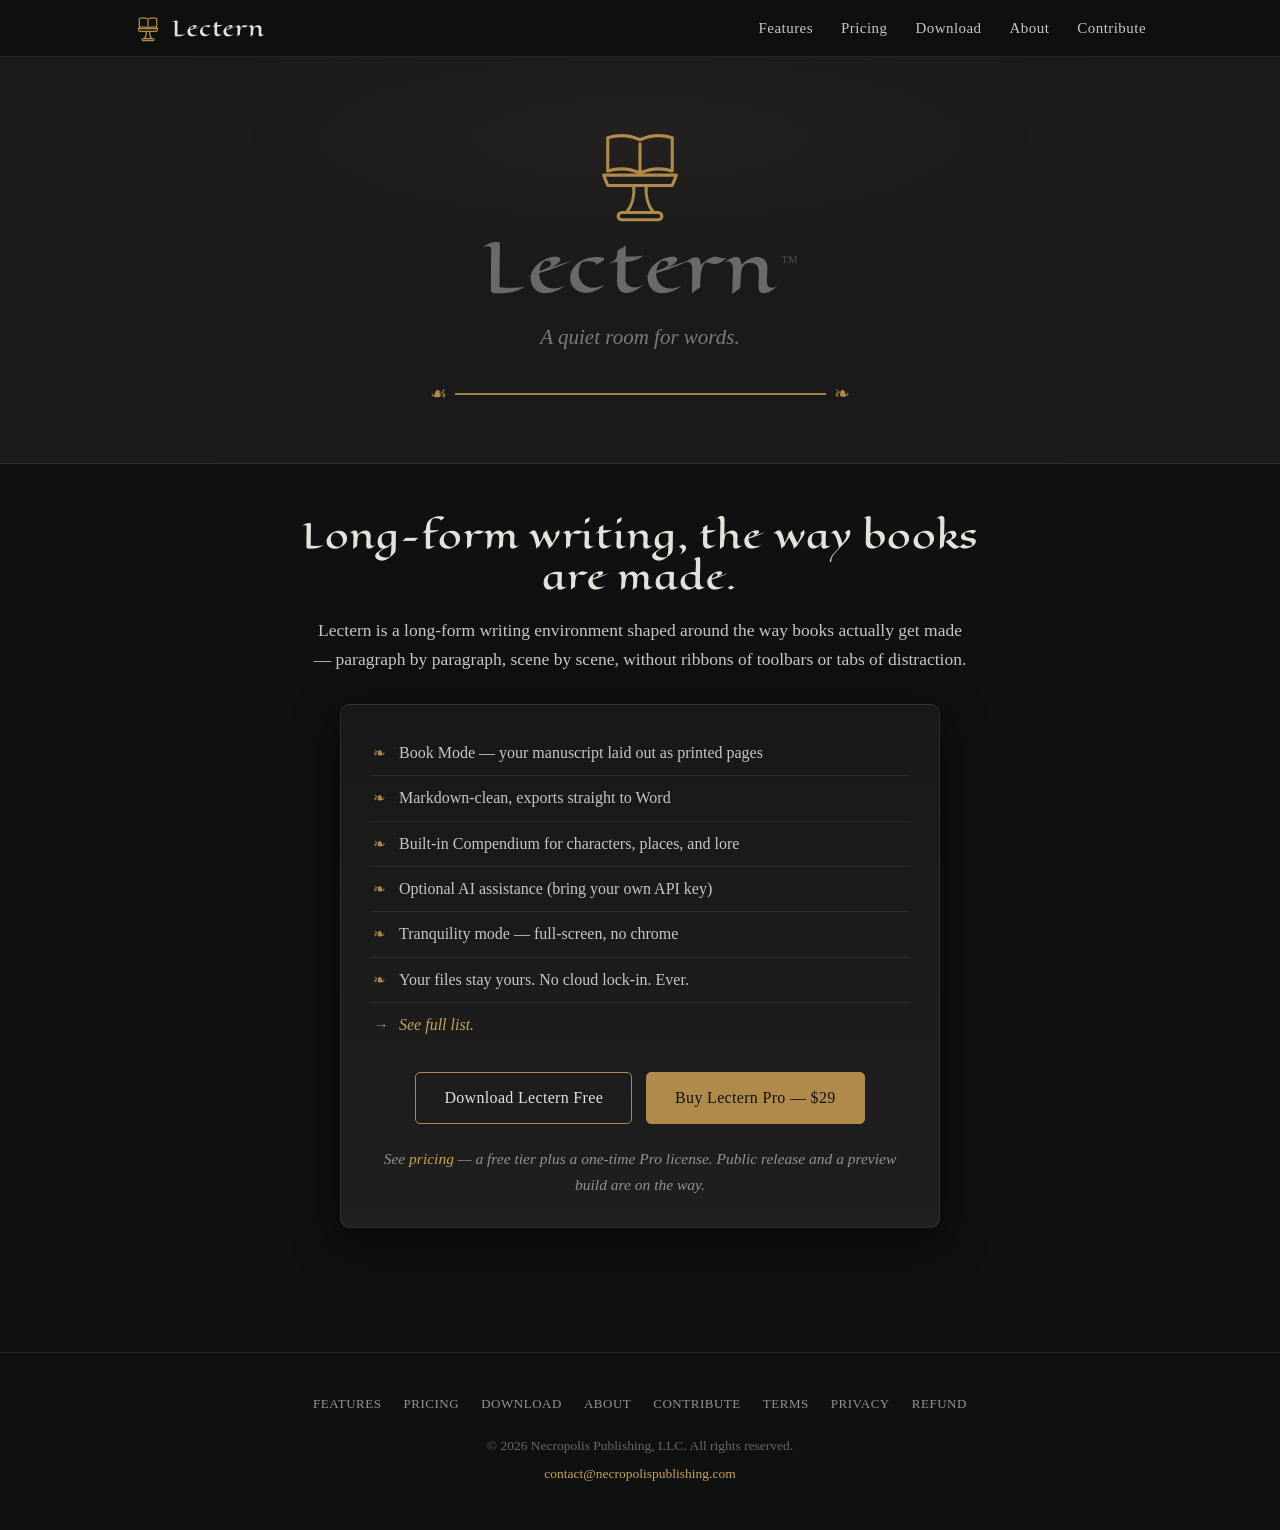
==== index.html @ 12a2cd6d "Add files via upload" ====
<!DOCTYPE html>
<html lang="en">
<head>
<meta charset="UTF-8">
<meta name="viewport" content="width=device-width, initial-scale=1.0">
<title>Lectern — A quiet room for words</title>
<meta name="description" content="Lectern is a distraction-free, markdown-native desktop writing app for long-form fiction. Book Mode, a built-in Compendium, optional AI assistance, and your files stay yours. By Necropolis Publishing.">
<meta property="og:title" content="Lectern — A quiet room for words">
<meta property="og:description" content="Long-form writing, the way books are made.">
<meta property="og:type" content="website">
<meta property="og:url" content="https://lectern.necropolispublishing.com">
<link rel="preconnect" href="https://fonts.googleapis.com">
<link rel="preconnect" href="https://fonts.gstatic.com" crossorigin>
<link href="https://fonts.googleapis.com/css2?family=Eagle+Lake&display=swap" rel="stylesheet">
<link rel="stylesheet" href="style.css">
</head>
<body>

<header>
  <nav>
    <a href="index.html" class="brand" aria-label="Lectern home">
      <svg class="brand-icon" viewBox="0 0 200 200" xmlns="http://www.w3.org/2000/svg" aria-hidden="true"
           fill="none" stroke="#b08a4a" stroke-width="9" stroke-linejoin="round" stroke-linecap="round">
        <path d="M100 36 C82 28, 58 26, 38 32 L38 96 C58 90, 82 92, 100 100 C118 92, 142 90, 162 96 L162 32 C142 26, 118 28, 100 36 Z" />
        <path d="M100 44 L100 100" />
        <path d="M30 104 L170 104 L162 124 L38 124 Z" />
        <path d="M88 124 C90 144, 84 164, 74 176 L126 176 C116 164, 110 144, 112 124" />
        <rect x="58" y="176" width="84" height="14" rx="7" />
      </svg>
      <span class="brand-word">Lectern</span>
    </a>
    <ul class="nav-links">
      <li><a href="features.html">Features</a></li>
      <li><a href="pricing.html">Pricing</a></li>
      <li><a href="download.html">Download</a></li>
      <li><a href="about.html">About</a></li>
      <li><a href="contribute.html">Contribute</a></li>
    </ul>
  </nav>
</header>

<div class="hero">
  <div class="hero-inner">
    <svg class="hero-icon" viewBox="0 0 200 200" xmlns="http://www.w3.org/2000/svg" aria-hidden="true"
         fill="none" stroke="#b08a4a" stroke-width="6" stroke-linejoin="round" stroke-linecap="round">
      <path d="M100 36 C82 28, 58 26, 38 32 L38 96 C58 90, 82 92, 100 100 C118 92, 142 90, 162 96 L162 32 C142 26, 118 28, 100 36 Z" />
      <path d="M100 44 L100 100" />
      <path d="M30 104 L170 104 L162 124 L38 124 Z" />
      <path d="M88 124 C90 144, 84 164, 74 176 L126 176 C116 164, 110 144, 112 124" />
      <rect x="58" y="176" width="84" height="14" rx="7" />
    </svg>
    <h1 class="hero-title">Lectern<span class="tm">&trade;</span></h1>
    <p class="hero-tagline">A quiet room for words.</p>
    <div class="welcome-line" aria-hidden="true">
      <span class="leaf">&#x2619;</span>
      <span class="rule"></span>
      <span class="leaf">&#x2767;</span>
    </div>
  </div>
</div>

<section>
  <div class="intro">
    <h2>Long-form writing, the way books are made.</h2>
    <p class="body">
      Lectern is a long-form writing environment shaped around the way books
      actually get made — paragraph by paragraph, scene by scene, without ribbons
      of toolbars or tabs of distraction.
    </p>
    <div class="intro-card">
    <ul class="bullets">
      <li>Book Mode — your manuscript laid out as printed pages</li>
      <li>Markdown-clean, exports straight to Word</li>
      <li>Built-in Compendium for characters, places, and lore</li>
      <li>Optional AI assistance (bring your own API key)</li>
      <li>Tranquility mode — full-screen, no chrome</li>
      <li>Your files stay yours. No cloud lock-in. Ever.</li>
      <li class="more"><a href="features.html">See full list.</a></li>
    </ul>
    <div class="btn-row">
      <a class="btn" href="download.html">Download Lectern Free</a>
      <a class="btn primary" href="https://buy.stripe.com/00waEZ5259uZavebgz1oI00">Buy Lectern Pro — $29</a>
    </div>
    <p class="note">
      See <a href="pricing.html">pricing</a> — a free tier plus a one-time Pro
      license. Public release and a preview build are on the way.
    </p>
    </div>
  </div>
</section>

<footer>
  <ul class="footer-links">
    <li><a href="features.html">Features</a></li>
    <li><a href="pricing.html">Pricing</a></li>
    <li><a href="download.html">Download</a></li>
    <li><a href="about.html">About</a></li>
    <li><a href="contribute.html">Contribute</a></li><li><a href="terms.html">Terms</a></li>
    <li><a href="privacy.html">Privacy</a></li>
    <li><a href="refund.html">Refund</a></li>
  </ul>
  <p>&copy; 2026 Necropolis Publishing, LLC. All rights reserved.</p>
  <p><a href="mailto:contact@necropolispublishing.com">contact@necropolispublishing.com</a></p>
</footer>

</body>
</html>
---- style.css ----
/* ============================================================
   Lectern — Necropolis Publishing
   Shared stylesheet  ·  Gold Elegance
   Eagle Lake (display) + Palatino (body)
   ============================================================ */

:root {
  --bg: #0f1010;
  --bg-hero: #1a1a1b;
  --bg-card: #181819;
  --bg-elevated: #1f1f20;
  --ink: #e4e2db;
  --ink-soft: #c9c7c0;
  --ink-dim: #95938b;
  --ink-faint: #6a6862;
  --hero-gray: #6a6a6a;
  --accent: #b08a4a;
  --accent-bright: #c9a05d;
  --accent-soft: rgba(176, 138, 74, 0.14);
  --border: rgba(255, 255, 255, 0.09);
  --shadow: 0 14px 44px rgba(0, 0, 0, 0.5);
  --body: 'Palatino Linotype', Palatino, 'URW Palladio L', 'Noto Serif', Georgia, serif;
  --display: 'Eagle Lake', 'Palatino Linotype', Palatino, Georgia, serif;
  --maxw: 1080px;
}

* { box-sizing: border-box; }
html { scroll-behavior: smooth; }
html, body {
  margin: 0; padding: 0;
  background: var(--bg);
  color: var(--ink);
  font-family: var(--body);
  font-size: 17px;
  line-height: 1.65;
  -webkit-font-smoothing: antialiased;
  text-rendering: optimizeLegibility;
}
body { min-height: 100vh; }

a { color: var(--accent-bright); text-decoration: none; border-bottom: 1px solid transparent; transition: border-color .2s, color .2s; }
a:hover { border-bottom-color: var(--accent); }

/* ============ Header / Nav ============ */
header {
  position: sticky; top: 0; z-index: 100;
  backdrop-filter: blur(14px);
  background: rgba(15, 16, 16, 0.82);
  border-bottom: 1px solid var(--border);
}
nav {
  max-width: var(--maxw); margin: 0 auto;
  padding: 14px 34px;
  display: flex; justify-content: space-between; align-items: center; gap: 24px;
}
.brand { display: flex; align-items: center; gap: 10px; border: none; }
.brand:hover { border: none; }
.brand-icon { width: 28px; height: 28px; display: block; }
.brand-word { font-family: var(--display); font-size: 21px; letter-spacing: .04em; color: var(--ink); line-height: 1; transition: color .2s; }
.brand:hover .brand-word { color: var(--accent-bright); }
.nav-links { display: flex; gap: 28px; align-items: center; list-style: none; margin: 0; padding: 0; }
.nav-links a { color: var(--ink-soft); font-size: 15px; letter-spacing: .03em; border: none; }
.nav-links a:hover { color: var(--accent-bright); border: none; }
.nav-links a[aria-current="page"],
.nav-links a[aria-current="page"]:hover { color: var(--accent-bright); border-bottom: 2px solid var(--accent); }
@media (max-width: 600px) {
  nav { padding: 12px 18px; gap: 12px; }
  .nav-links { gap: 16px; }
  .nav-links a { font-size: 14px; }
}

/* ============ Hero (home — matches app welcome screen) ============ */
.hero {
  background:
    radial-gradient(ellipse 70% 55% at 50% 20%, rgba(176, 138, 74, 0.06), transparent 62%),
    var(--bg-hero);
  border-bottom: 1px solid var(--border);
  padding: 64px 32px 60px;
  text-align: center;
}
.hero-inner { max-width: 760px; margin: 0 auto; display: flex; flex-direction: column; align-items: center; }
.hero-icon { width: 104px; height: 104px; margin-bottom: 6px; opacity: 0; animation: rise .9s ease .05s forwards; }
.hero-title {
  font-family: var(--display);
  font-size: clamp(42px, 7vw, 68px);
  font-weight: 400; letter-spacing: .02em; color: var(--hero-gray);
  margin: 0; line-height: 1.1; opacity: 0; animation: rise .9s ease .18s forwards;
}
.hero-title .tm { font-family: var(--body); font-size: .26em; vertical-align: super; opacity: .6; margin-left: 4px; letter-spacing: 0; }
.hero-tagline { font-style: italic; color: #7d7b74; font-size: clamp(17px, 2.2vw, 21px); margin: 14px 0 0; opacity: 0; animation: rise .9s ease .3s forwards; }
.welcome-line {
  display: flex; align-items: center; justify-content: center; gap: 8px;
  width: min(420px, 80%); margin: 30px auto 0; color: var(--accent);
  user-select: none; pointer-events: none; opacity: 0; animation: rise .9s ease .42s forwards;
}
.welcome-line .leaf { font-size: 19px; line-height: 1; }
.welcome-line .rule { flex: 1; height: 2px; background: var(--accent); opacity: .92; }
@keyframes rise { from { opacity: 0; transform: translateY(12px); } to { opacity: 1; transform: translateY(0); } }

/* ============ Page heads (interior pages) ============ */
.page-head { max-width: var(--maxw); margin: 0 auto; padding: 60px 34px 8px; text-align: center; }
.eyebrow { color: var(--accent-bright); font-size: 13px; letter-spacing: .24em; text-transform: uppercase; margin: 0 0 12px; }
.page-head h1 { font-family: var(--display); font-size: clamp(30px, 4.6vw, 46px); font-weight: 400; color: var(--ink); margin: 0; letter-spacing: .02em; line-height: 1.15; }
.page-head .lede { color: var(--ink-dim); font-style: italic; font-size: clamp(17px, 2vw, 20px); max-width: 620px; margin: 18px auto 0; }

/* ornamental section divider (leaf · line · leaf) — the brand mark */
.ornament { display: flex; align-items: center; justify-content: center; gap: 16px; width: min(520px, 80%); margin: 48px auto; color: var(--accent); user-select: none; }
.ornament .leaf { font-size: 18px; line-height: 1; opacity: .9; }
.ornament .rule { flex: 1; height: 2px; background: var(--accent); opacity: .85; }

/* ============ Sections ============ */
section { max-width: var(--maxw); margin: 0 auto; padding: 52px 34px; }
section h2 { font-family: var(--display); font-size: clamp(24px, 3.4vw, 34px); font-weight: 400; margin: 0 0 16px; color: var(--ink); letter-spacing: .02em; line-height: 1.2; }
@media (max-width: 600px) { section { padding: 40px 20px; } .page-head { padding: 48px 20px 8px; } .hero { padding: 54px 20px 50px; } }

/* ============ Home intro block ============ */
.intro { max-width: 720px; text-align: center; margin: 0 auto; }
.intro h2 { margin-bottom: 18px; }
.intro p.body { color: var(--ink-soft); font-size: 17.5px; margin: 0 auto 30px; max-width: 660px; }
.intro-card {
  background: linear-gradient(180deg, var(--bg-card), var(--bg-elevated));
  border: 1px solid var(--border); border-radius: 10px;
  padding: 26px 30px 30px; max-width: 600px; margin: 0 auto; box-shadow: var(--shadow);
}
.bullets { list-style: none; padding: 0; margin: 0 0 24px; text-align: left; }
.bullets li { position: relative; padding: 9px 0 9px 28px; color: var(--ink-soft); font-size: 16px; border-bottom: 1px solid var(--border); }
.bullets li:last-child { border-bottom: none; }
.bullets li::before { content: '\2767'; position: absolute; left: 2px; top: 10px; color: var(--accent); font-size: 15px; }
.bullets li.more { font-style: italic; }
.bullets li.more::before { content: '\2192'; }
.pill { display: inline-block; padding: 7px 18px; background: var(--accent-soft); color: var(--accent-bright); font-size: 13px; letter-spacing: .16em; text-transform: uppercase; border-radius: 4px; border: 1px solid rgba(176,138,74,.3); }
.note { color: var(--ink-dim); font-style: italic; font-size: 15.5px; margin: 22px auto 0; max-width: 600px; }

/* ============ Buttons ============ */
.btn { display: inline-block; padding: 12px 28px; font-family: var(--body); font-size: 16px; color: var(--ink); background: transparent; border: 1px solid var(--accent); border-radius: 5px; cursor: pointer; transition: background .2s, color .2s; text-decoration: none; letter-spacing: .02em; }
.btn:hover { background: var(--accent-soft); border-color: var(--accent); }
.btn.primary { background: var(--accent); color: var(--bg); }
.btn.primary:hover { background: transparent; color: var(--accent-bright); }
.btn.disabled, .btn[aria-disabled="true"] { opacity: .5; cursor: default; pointer-events: none; }
.btn-row { display: flex; gap: 14px; justify-content: center; flex-wrap: wrap; margin-top: 6px; }

/* ============ Features page (compartmentalized) ============ */
.tier-banner { text-align: center; margin: 8px auto 36px; }
.tier-banner .ornament { margin: 18px auto 16px; width: min(300px, 64%); }
.page-head .eyebrow { font-size: 16px; letter-spacing: .26em; margin-bottom: 24px; }
.page-head h1 { font-size: clamp(34px, 5.2vw, 54px); }
.page-head .lede { font-size: clamp(18px, 2.2vw, 22px); margin-top: 26px; }
.tier-banner .t-name { font-family: var(--display); font-size: clamp(26px, 4vw, 38px); color: var(--ink); }
.tier-banner .t-sub { color: var(--ink-dim); font-style: italic; font-size: 16.5px; max-width: 640px; margin: 10px auto 0; }
.fgroup {
  max-width: 960px; margin: 0 auto 22px;
  background: linear-gradient(180deg, var(--bg-card), var(--bg-elevated));
  border: 1px solid var(--border); border-radius: 10px; padding: 4px 30px 22px;
}
.group-eyebrow { color: var(--accent-bright); font-size: 15px; letter-spacing: .2em; text-transform: uppercase; margin: 26px 0 8px; text-align: center; }
.fgrid { display: grid; grid-template-columns: 1fr 1fr; gap: 0 38px; }
@media (max-width: 760px) { .fgrid { grid-template-columns: 1fr; } }
.feature { padding: 16px 0; border-top: 1px solid var(--border); }
.feature h3 { font-family: var(--display); font-size: 18px; font-weight: 400; color: var(--ink); margin: 0 0 6px; letter-spacing: .01em; }
.feature p { color: var(--ink-dim); font-size: 16px; margin: 0; line-height: 1.6; }

/* ============ Pricing ============ */
.pricing-grid { display: grid; grid-template-columns: 1fr 1fr; gap: 28px; max-width: 880px; margin: 0 auto; }
@media (max-width: 760px) { .pricing-grid { grid-template-columns: 1fr; } }
.price-card { background: linear-gradient(180deg, var(--bg-card), var(--bg-elevated)); border: 1px solid var(--border); border-radius: 10px; padding: 36px 30px; box-shadow: var(--shadow); display: flex; flex-direction: column; }
.price-card.featured { border-color: rgba(176, 138, 74, 0.5); }
.price-tier { font-family: var(--display); font-size: 22px; color: var(--ink); margin: 0 0 4px; }
.price-sub { color: var(--ink-dim); font-style: italic; font-size: 15.5px; margin: 0 0 22px; min-height: 22px; }
.price-amount { font-family: var(--display); font-size: 40px; color: var(--accent-bright); line-height: 1; margin: 0 0 6px; }
.price-note { color: var(--ink-faint); font-size: 13.5px; margin: 0 0 22px; min-height: 18px; line-height: 1.5; }
.price-features { list-style: none; padding: 0; margin: 0 0 28px; flex: 1; }
.price-features li { padding: 9px 0 9px 24px; color: var(--ink-soft); font-size: 15.5px; position: relative; border-bottom: 1px solid var(--border); line-height: 1.5; }
.price-features li:last-child { border-bottom: none; }
.price-features li::before { content: '\2767'; position: absolute; left: 2px; top: 10px; color: var(--accent); font-size: 14px; }
.price-features li.heading { color: var(--ink); font-style: italic; border-bottom: none; padding-left: 0; }
.price-features li.heading::before { content: none; }
.byok-note { max-width: 720px; margin: 44px auto 0; text-align: center; color: var(--ink-faint); font-size: 14.5px; font-style: italic; line-height: 1.7; }

/* ============ Download ============ */
.dl-card { max-width: 580px; margin: 0 auto; text-align: center; background: linear-gradient(180deg, var(--bg-card), var(--bg-elevated)); border: 1px solid var(--border); border-radius: 10px; padding: 40px 32px; box-shadow: var(--shadow); }
.dl-card .platform { font-family: var(--display); font-size: 23px; color: var(--ink); margin: 0 0 6px; }
.dl-card p { color: var(--ink-dim); font-size: 16px; margin: 0 0 22px; }
.roadmap { max-width: 580px; margin: 36px auto 0; padding: 0; }
.roadmap li { color: var(--ink-dim); font-size: 16px; padding: 7px 0; list-style: none; }
.roadmap li b { color: var(--ink); font-weight: 600; font-style: normal; }

/* ============ About / Legend ============ */
.legend { max-width: 700px; margin: 0 auto; }
.legend p { color: var(--ink-soft); font-size: 17.5px; line-height: 1.8; margin: 0 0 22px; }
.legend .closing { color: var(--ink-dim); font-style: italic; }
.contact-line { text-align: center; color: var(--ink-dim); font-size: 16.5px; margin: 8px 0 0; }
.contact-line a { font-size: 17px; }

/* ============ Legal / prose pages ============ */
.legal { max-width: 740px; margin: 0 auto; padding: 56px 34px 36px; }
.legal h1 { font-family: var(--display); font-size: clamp(26px, 4vw, 38px); font-weight: 400; color: var(--ink); margin: 0 0 8px; letter-spacing: .02em; }
.legal .updated { color: var(--ink-faint); font-size: 14px; font-style: italic; margin: 0 0 36px; }
.legal h2 { font-family: var(--display); font-size: 20px; font-weight: 400; color: var(--ink); margin: 36px 0 12px; letter-spacing: .01em; }
.legal p, .legal li { color: var(--ink-dim); font-size: 16.5px; line-height: 1.75; }
.legal p { margin: 0 0 16px; }
.legal ul { margin: 0 0 16px; padding-left: 22px; }
.legal li { margin: 0 0 9px; }
.legal strong { color: var(--ink); font-weight: 600; }

/* ============ Footer ============ */
footer { border-top: 1px solid var(--border); padding: 40px 34px; text-align: center; color: var(--ink-faint); font-size: 13.5px; margin-top: 72px; }
footer p { margin: 5px 0; }
.footer-links { display: flex; gap: 22px; justify-content: center; flex-wrap: wrap; list-style: none; padding: 0; margin: 0 0 20px; }
.footer-links a { color: var(--ink-dim); font-size: 13px; letter-spacing: .04em; text-transform: uppercase; border: none; }
.footer-links a:hover { color: var(--accent-bright); border: none; }
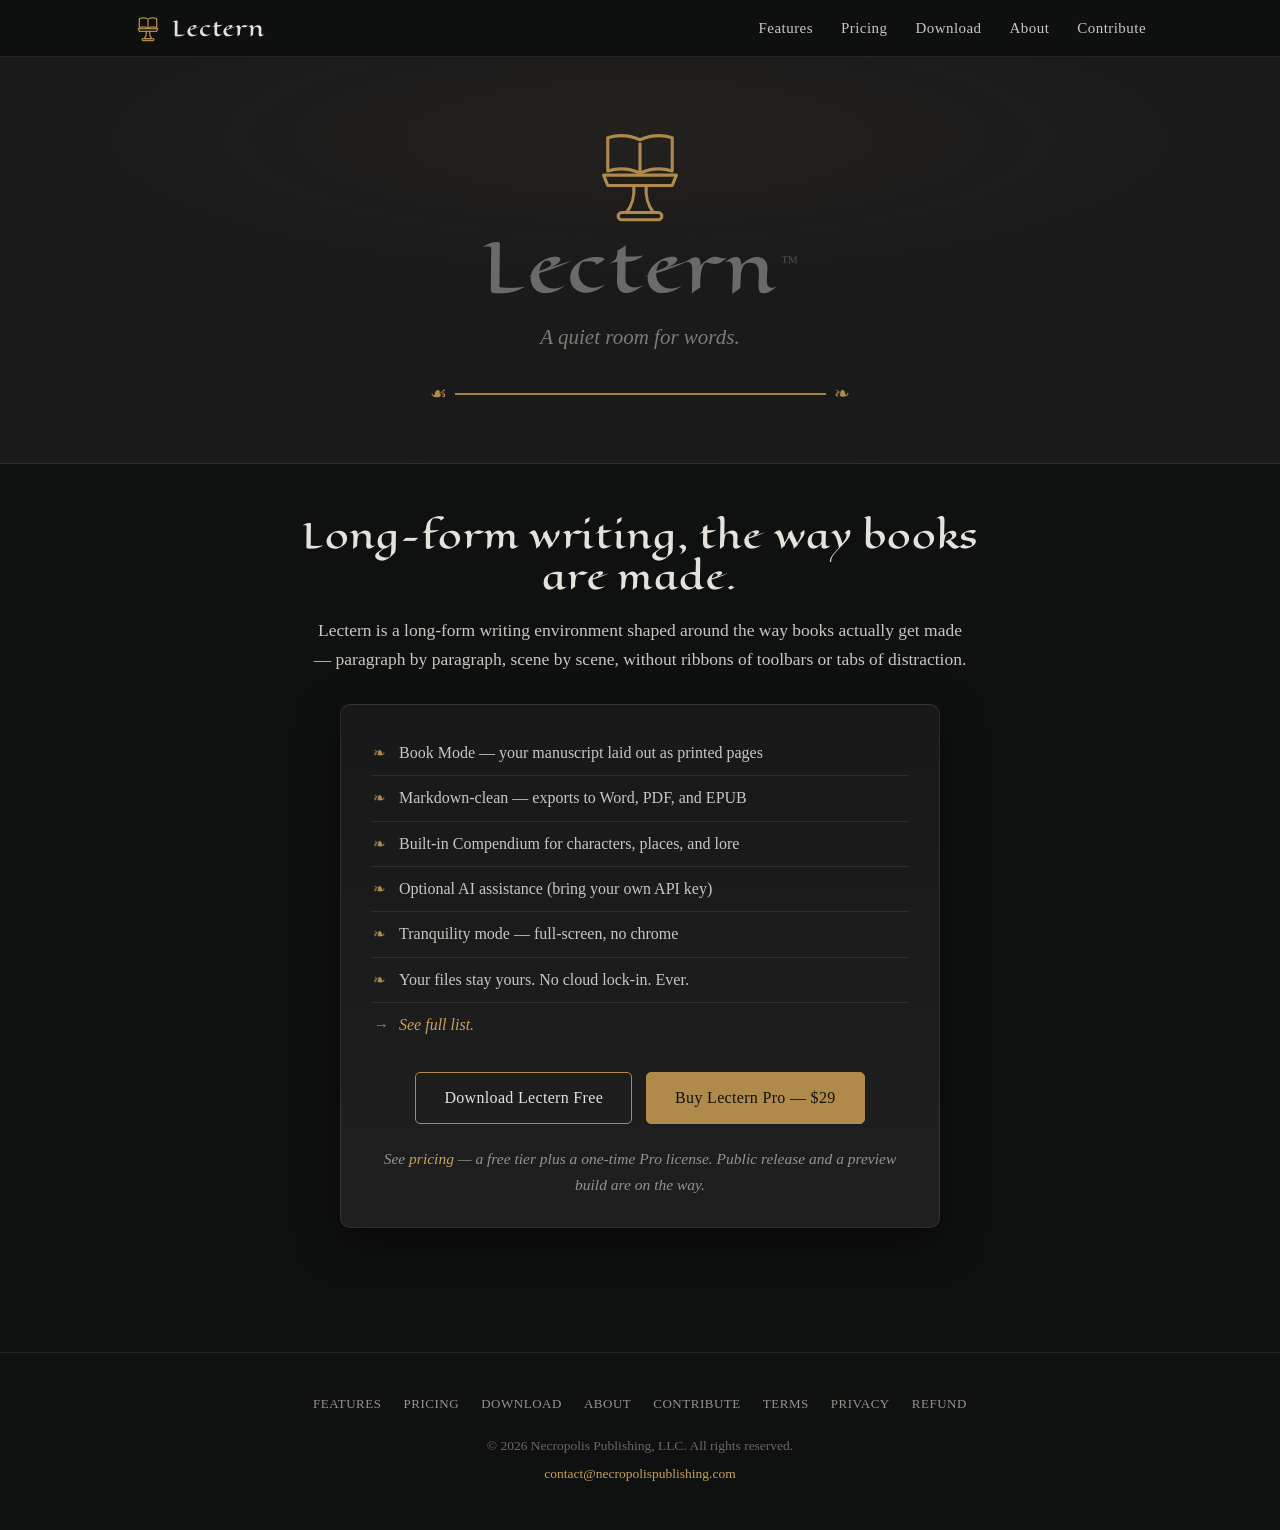
==== commit bf8e48ff: "Add files via upload" ====
--- a/index.html
+++ b/index.html
@@ -4,7 +4,7 @@
 <meta charset="UTF-8">
 <meta name="viewport" content="width=device-width, initial-scale=1.0">
 <title>Lectern — A quiet room for words</title>
-<meta name="description" content="Lectern is a distraction-free, markdown-native desktop writing app for long-form fiction. Book Mode, a built-in Compendium, optional AI assistance, and your files stay yours. By Necropolis Publishing.">
+<meta name="description" content="Lectern is a distraction-free, markdown-native desktop app for long-form writing. Book Mode, a built-in Compendium, optional AI assistance, and your files stay yours. By Necropolis Publishing.">
 <meta property="og:title" content="Lectern — A quiet room for words">
 <meta property="og:description" content="Long-form writing, the way books are made.">
 <meta property="og:type" content="website">
@@ -70,7 +70,7 @@
     <div class="intro-card">
     <ul class="bullets">
       <li>Book Mode — your manuscript laid out as printed pages</li>
-      <li>Markdown-clean, exports straight to Word</li>
+      <li>Markdown-clean — exports to Word, PDF, and EPUB</li>
       <li>Built-in Compendium for characters, places, and lore</li>
       <li>Optional AI assistance (bring your own API key)</li>
       <li>Tranquility mode — full-screen, no chrome</li>
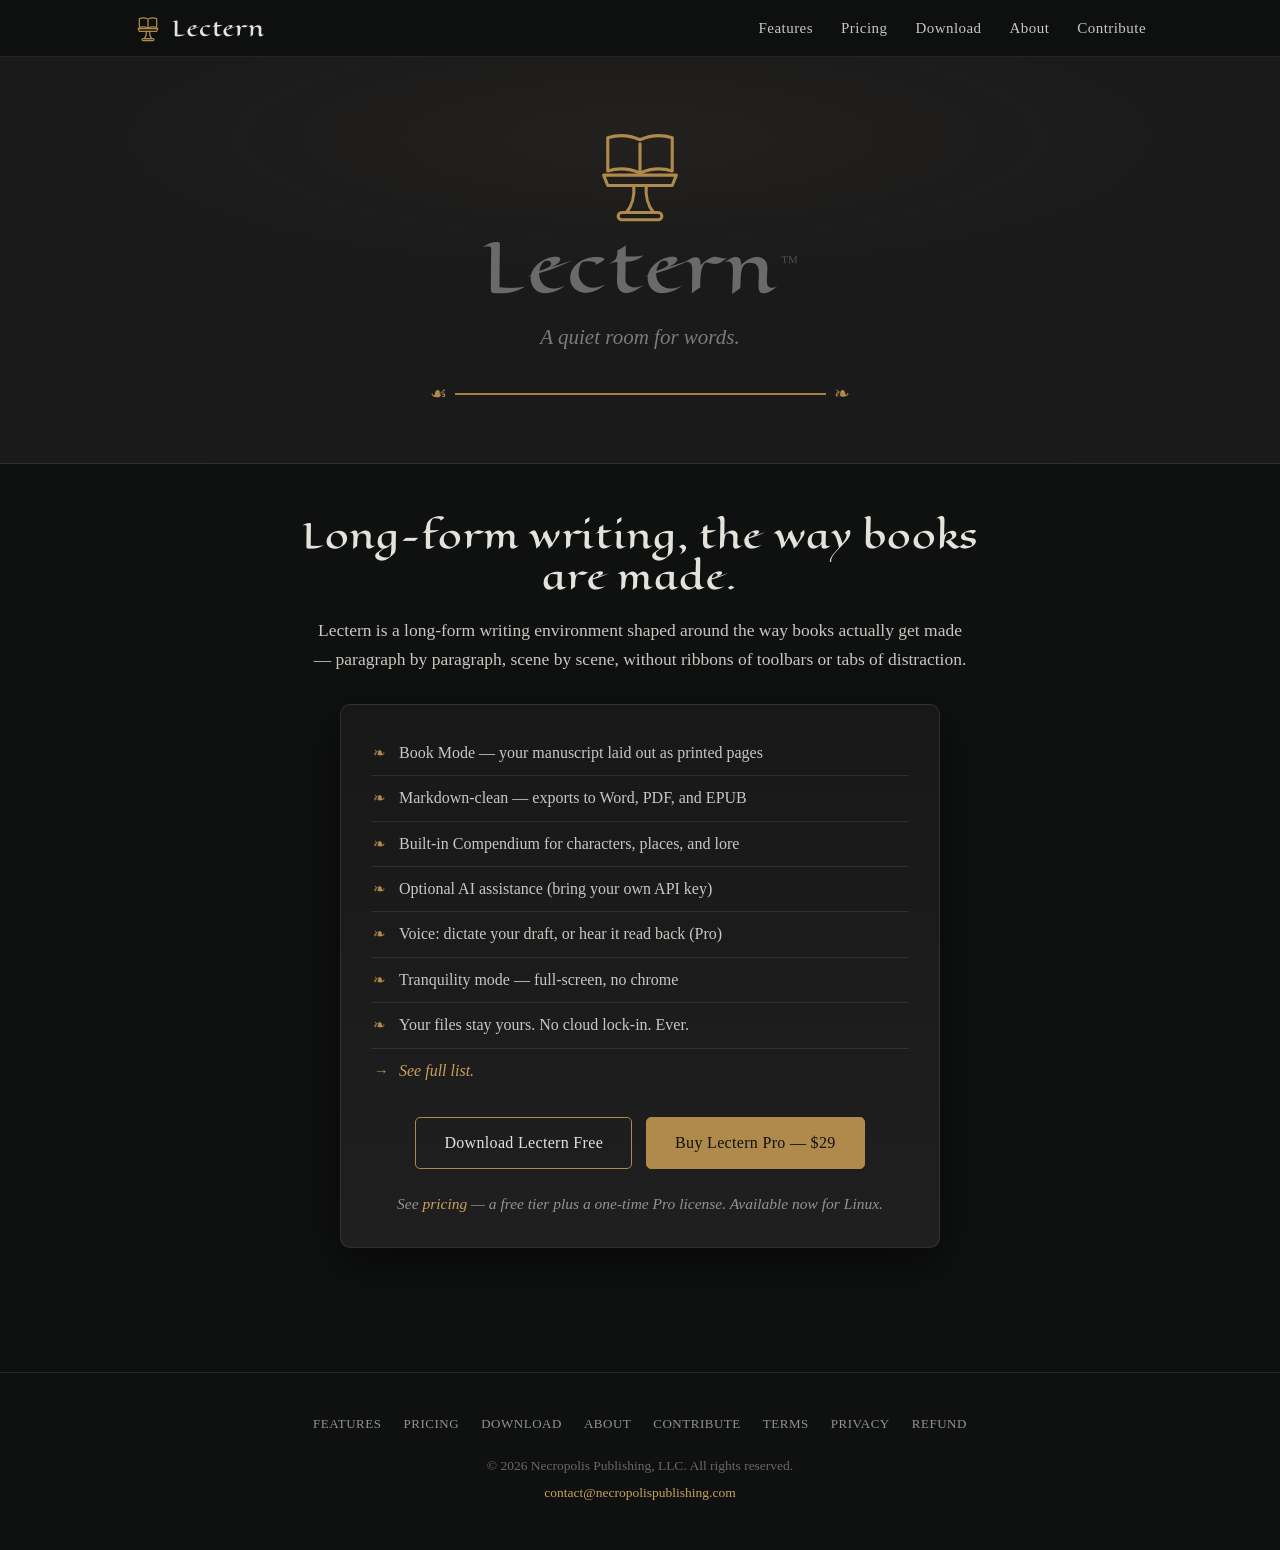
==== commit 8dd36ef1: "Add files via upload" ====
--- a/index.html
+++ b/index.html
@@ -4,7 +4,7 @@
 <meta charset="UTF-8">
 <meta name="viewport" content="width=device-width, initial-scale=1.0">
 <title>Lectern — A quiet room for words</title>
-<meta name="description" content="Lectern is a distraction-free, markdown-native desktop app for long-form writing. Book Mode, a built-in Compendium, optional AI assistance, and your files stay yours. By Necropolis Publishing.">
+<meta name="description" content="Lectern is a distraction-free, markdown-native desktop app for long-form writing. Book Mode, a built-in Compendium, optional AI assistance, Voice dictation and read-aloud, and your files stay yours. By Necropolis Publishing.">
 <meta property="og:title" content="Lectern — A quiet room for words">
 <meta property="og:description" content="Long-form writing, the way books are made.">
 <meta property="og:type" content="website">
@@ -73,6 +73,7 @@
       <li>Markdown-clean — exports to Word, PDF, and EPUB</li>
       <li>Built-in Compendium for characters, places, and lore</li>
       <li>Optional AI assistance (bring your own API key)</li>
+      <li>Voice: dictate your draft, or hear it read back (Pro)</li>
       <li>Tranquility mode — full-screen, no chrome</li>
       <li>Your files stay yours. No cloud lock-in. Ever.</li>
       <li class="more"><a href="features.html">See full list.</a></li>
@@ -83,7 +84,7 @@
     </div>
     <p class="note">
       See <a href="pricing.html">pricing</a> — a free tier plus a one-time Pro
-      license. Public release and a preview build are on the way.
+      license. Available now for Linux.
     </p>
     </div>
   </div>
--- a/style.css
+++ b/style.css
@@ -162,6 +162,10 @@
 /* ============ Pricing ============ */
 .pricing-grid { display: grid; grid-template-columns: 1fr 1fr; gap: 28px; max-width: 880px; margin: 0 auto; }
 @media (max-width: 760px) { .pricing-grid { grid-template-columns: 1fr; } }
+.price-card.span-full { grid-column: 1 / -1; }
+.price-card.span-full .price-features { columns: 2; column-gap: 38px; margin-bottom: 22px; }
+.price-card.span-full .btn { align-self: center; padding-left: 48px; padding-right: 48px; }
+@media (max-width: 620px) { .price-card.span-full .price-features { columns: 1; } }
 .price-card { background: linear-gradient(180deg, var(--bg-card), var(--bg-elevated)); border: 1px solid var(--border); border-radius: 10px; padding: 36px 30px; box-shadow: var(--shadow); display: flex; flex-direction: column; }
 .price-card.featured { border-color: rgba(176, 138, 74, 0.5); }
 .price-tier { font-family: var(--display); font-size: 22px; color: var(--ink); margin: 0 0 4px; }
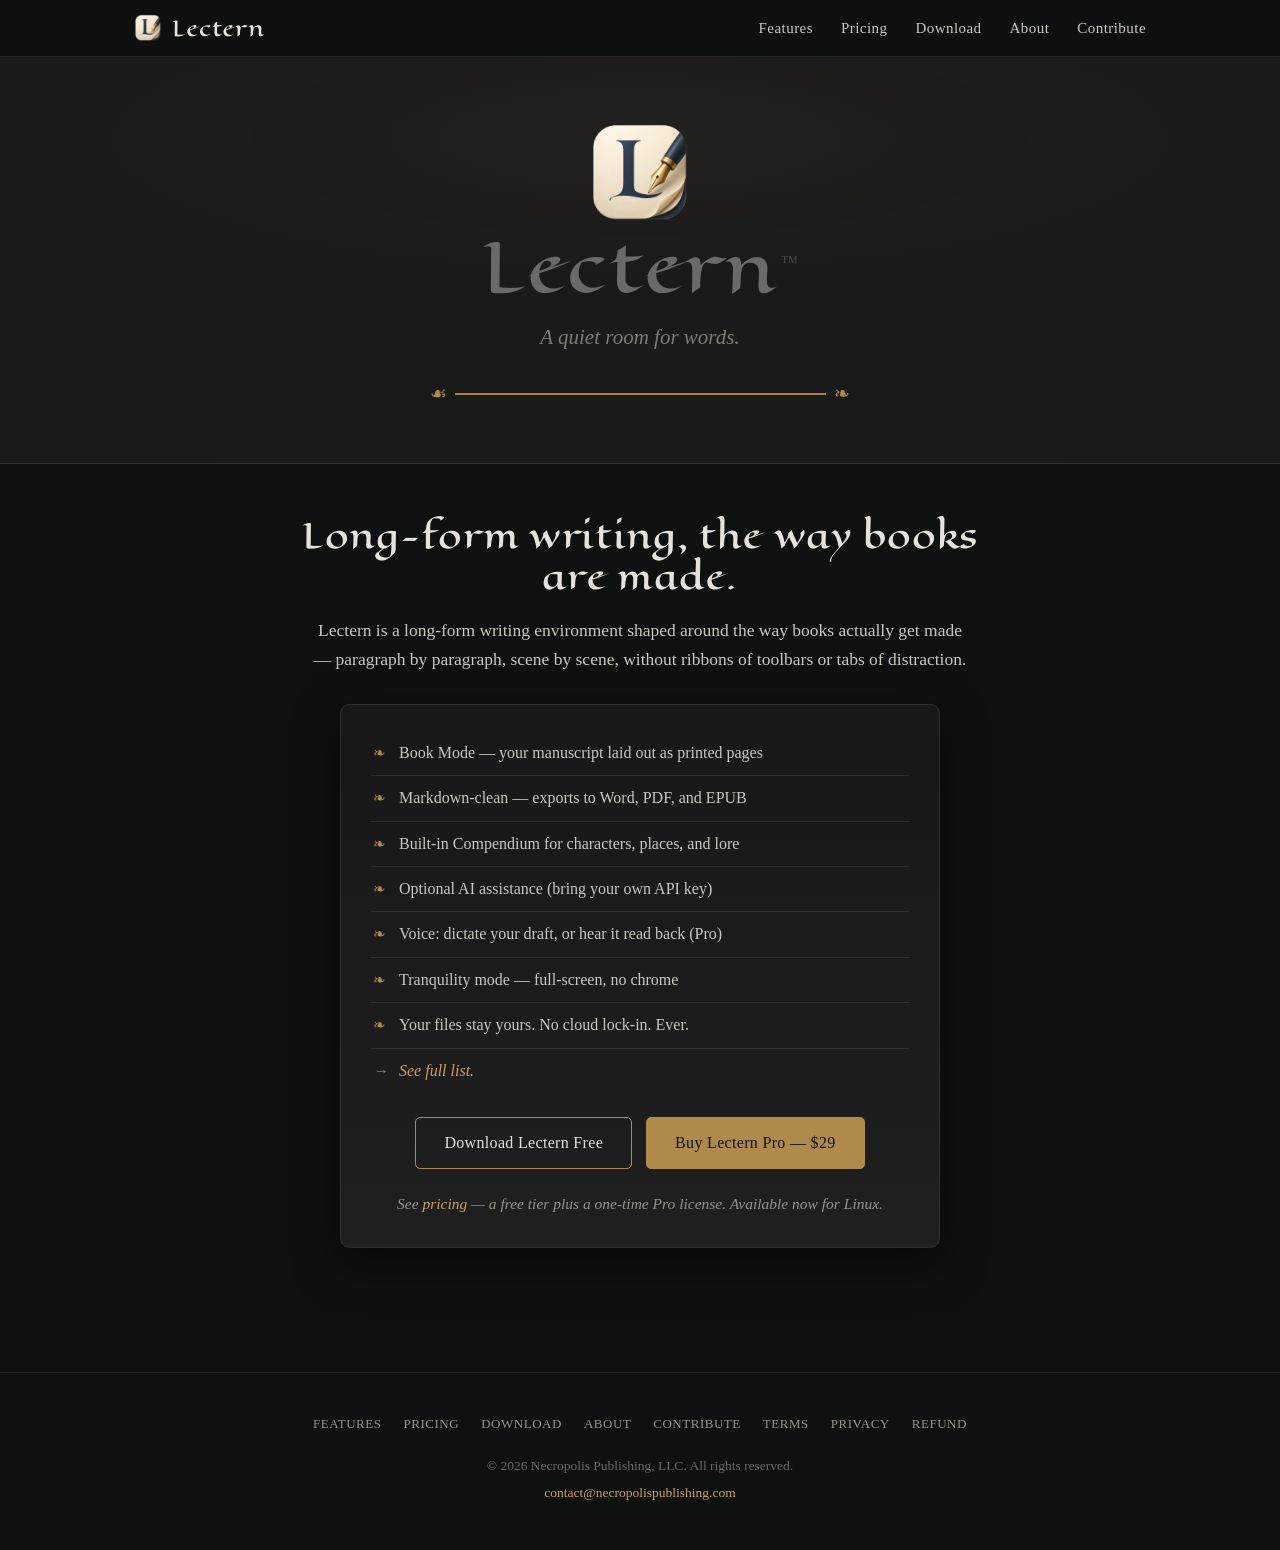
==== commit ca42e635: "Add files via upload" ====
--- a/index.html
+++ b/index.html
@@ -12,6 +12,13 @@
 <link rel="preconnect" href="https://fonts.googleapis.com">
 <link rel="preconnect" href="https://fonts.gstatic.com" crossorigin>
 <link href="https://fonts.googleapis.com/css2?family=Eagle+Lake&display=swap" rel="stylesheet">
+<link rel="icon" href="favicon.ico" sizes="any">
+<link rel="icon" type="image/png" sizes="32x32" href="favicon-32.png">
+<link rel="icon" type="image/png" sizes="16x16" href="favicon-16.png">
+<link rel="apple-touch-icon" sizes="180x180" href="apple-touch-icon.png">
+<meta property="og:image" content="https://lectern.necropolispublishing.com/og-image.png">
+<meta name="twitter:card" content="summary">
+<meta name="twitter:image" content="https://lectern.necropolispublishing.com/og-image.png">
 <link rel="stylesheet" href="style.css">
 </head>
 <body>
@@ -19,14 +26,7 @@
 <header>
   <nav>
     <a href="index.html" class="brand" aria-label="Lectern home">
-      <svg class="brand-icon" viewBox="0 0 200 200" xmlns="http://www.w3.org/2000/svg" aria-hidden="true"
-           fill="none" stroke="#b08a4a" stroke-width="9" stroke-linejoin="round" stroke-linecap="round">
-        <path d="M100 36 C82 28, 58 26, 38 32 L38 96 C58 90, 82 92, 100 100 C118 92, 142 90, 162 96 L162 32 C142 26, 118 28, 100 36 Z" />
-        <path d="M100 44 L100 100" />
-        <path d="M30 104 L170 104 L162 124 L38 124 Z" />
-        <path d="M88 124 C90 144, 84 164, 74 176 L126 176 C116 164, 110 144, 112 124" />
-        <rect x="58" y="176" width="84" height="14" rx="7" />
-      </svg>
+      <img class="brand-icon" src="lectern-mark.png" alt="">
       <span class="brand-word">Lectern</span>
     </a>
     <ul class="nav-links">
@@ -41,14 +41,7 @@
 
 <div class="hero">
   <div class="hero-inner">
-    <svg class="hero-icon" viewBox="0 0 200 200" xmlns="http://www.w3.org/2000/svg" aria-hidden="true"
-         fill="none" stroke="#b08a4a" stroke-width="6" stroke-linejoin="round" stroke-linecap="round">
-      <path d="M100 36 C82 28, 58 26, 38 32 L38 96 C58 90, 82 92, 100 100 C118 92, 142 90, 162 96 L162 32 C142 26, 118 28, 100 36 Z" />
-      <path d="M100 44 L100 100" />
-      <path d="M30 104 L170 104 L162 124 L38 124 Z" />
-      <path d="M88 124 C90 144, 84 164, 74 176 L126 176 C116 164, 110 144, 112 124" />
-      <rect x="58" y="176" width="84" height="14" rx="7" />
-    </svg>
+    <img class="hero-icon" src="lectern-mark.png" alt="">
     <h1 class="hero-title">Lectern<span class="tm">&trade;</span></h1>
     <p class="hero-tagline">A quiet room for words.</p>
     <div class="welcome-line" aria-hidden="true">
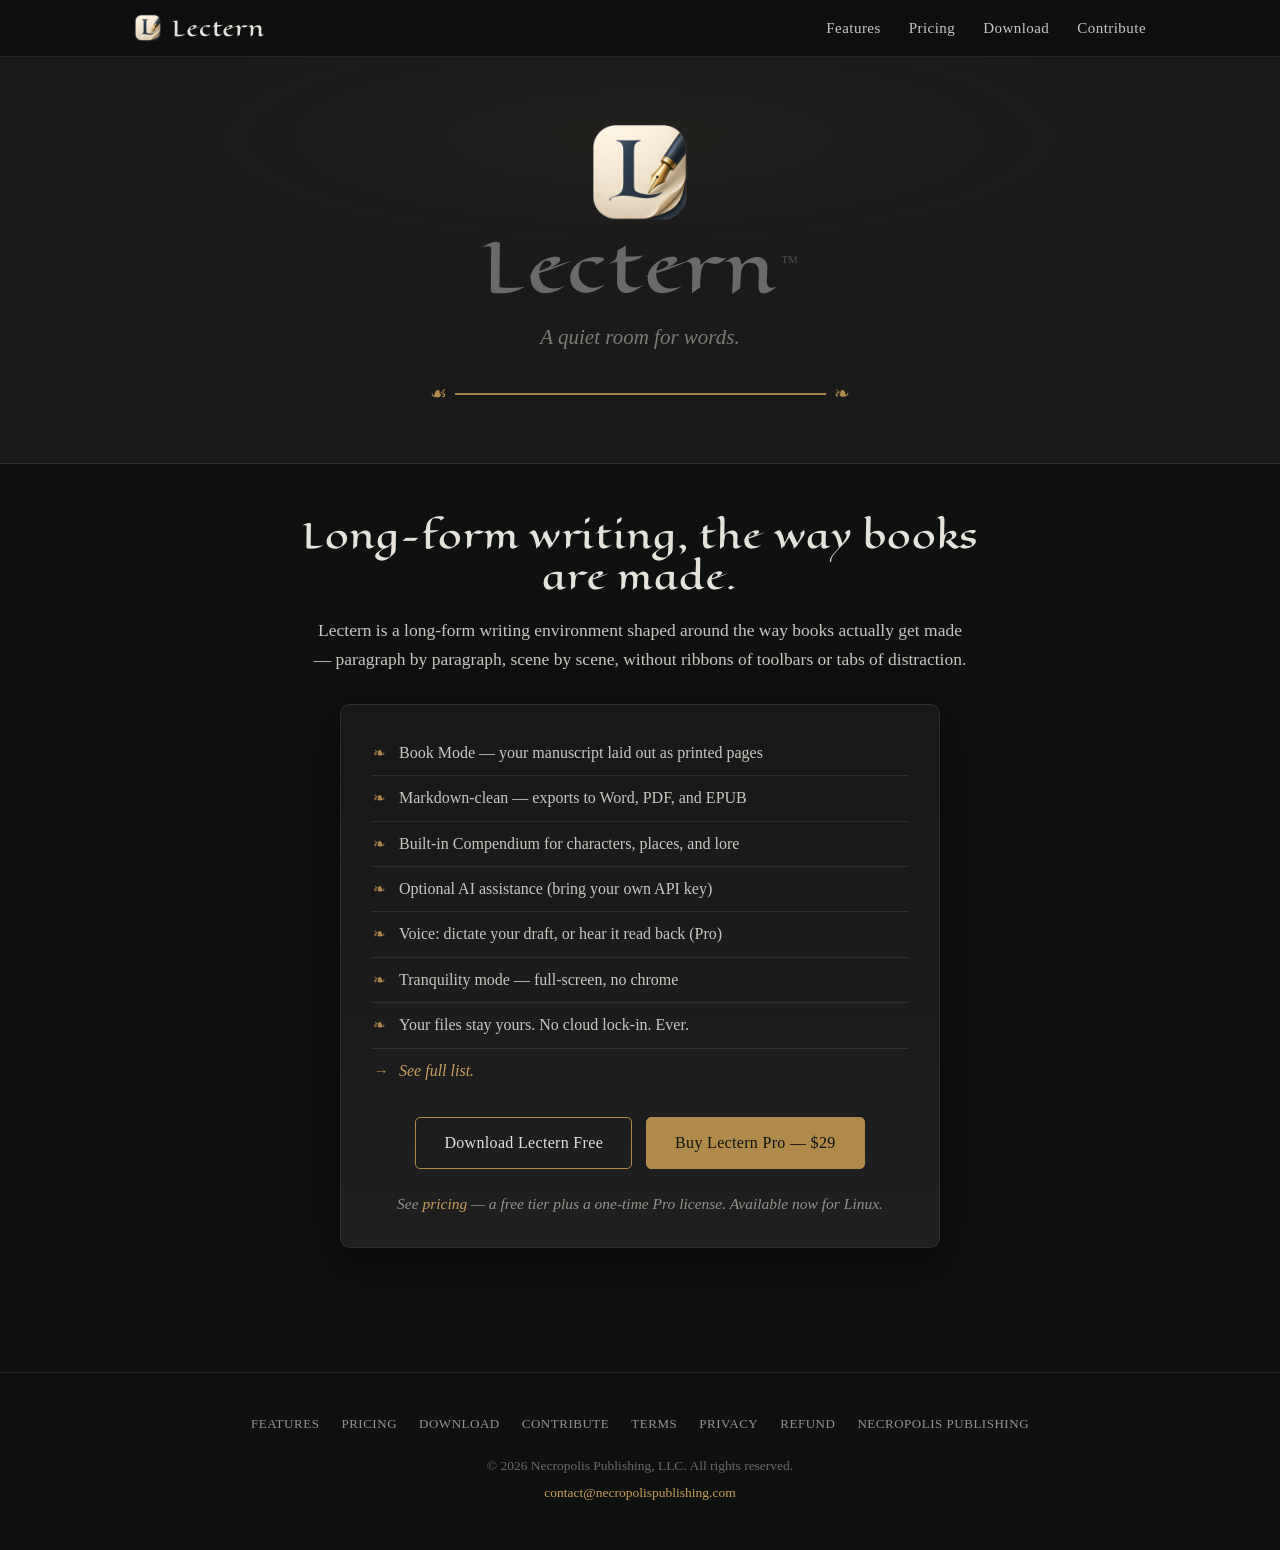
==== commit 27202d28: "Add files via upload" ====
--- a/index.html
+++ b/index.html
@@ -33,7 +33,7 @@
       <li><a href="features.html">Features</a></li>
       <li><a href="pricing.html">Pricing</a></li>
       <li><a href="download.html">Download</a></li>
-      <li><a href="about.html">About</a></li>
+      
       <li><a href="contribute.html">Contribute</a></li>
     </ul>
   </nav>
@@ -88,11 +88,11 @@
     <li><a href="features.html">Features</a></li>
     <li><a href="pricing.html">Pricing</a></li>
     <li><a href="download.html">Download</a></li>
-    <li><a href="about.html">About</a></li>
+    
     <li><a href="contribute.html">Contribute</a></li><li><a href="terms.html">Terms</a></li>
     <li><a href="privacy.html">Privacy</a></li>
     <li><a href="refund.html">Refund</a></li>
-  </ul>
+  <li><a href="https://necropolispublishing.com/">Necropolis Publishing</a></li></ul>
   <p>&copy; 2026 Necropolis Publishing, LLC. All rights reserved.</p>
   <p><a href="mailto:contact@necropolispublishing.com">contact@necropolispublishing.com</a></p>
 </footer>
--- a/style.css
+++ b/style.css
@@ -50,7 +50,7 @@
 }
 nav {
   max-width: var(--maxw); margin: 0 auto;
-  padding: 14px 34px;
+  padding: 14px clamp(18px, 5vw, 34px);
   display: flex; justify-content: space-between; align-items: center; gap: 24px;
 }
 .brand { display: flex; align-items: center; gap: 10px; border: none; }
@@ -63,10 +63,11 @@
 .nav-links a:hover { color: var(--accent-bright); border: none; }
 .nav-links a[aria-current="page"],
 .nav-links a[aria-current="page"]:hover { color: var(--accent-bright); border-bottom: 2px solid var(--accent); }
-@media (max-width: 600px) {
-  nav { padding: 12px 18px; gap: 12px; }
-  .nav-links { gap: 16px; }
-  .nav-links a { font-size: 14px; }
+@media (max-width: 640px) {
+  nav { flex-direction: column; justify-content: center; gap: 14px; }
+  .brand { justify-content: center; }
+  .nav-links { justify-content: center; flex-wrap: wrap; gap: 12px 22px; }
+  .nav-links a { font-size: 15px; }
 }
 
 /* ============ Hero (home — matches app welcome screen) ============ */
@@ -75,7 +76,7 @@
     radial-gradient(ellipse 70% 55% at 50% 20%, rgba(176, 138, 74, 0.06), transparent 62%),
     var(--bg-hero);
   border-bottom: 1px solid var(--border);
-  padding: 64px 32px 60px;
+  padding: clamp(48px, 8vw, 64px) clamp(20px, 5vw, 32px) clamp(44px, 7vw, 60px);
   text-align: center;
 }
 .hero-inner { max-width: 760px; margin: 0 auto; display: flex; flex-direction: column; align-items: center; }
@@ -98,7 +99,7 @@
 @keyframes rise { from { opacity: 0; transform: translateY(12px); } to { opacity: 1; transform: translateY(0); } }
 
 /* ============ Page heads (interior pages) ============ */
-.page-head { max-width: var(--maxw); margin: 0 auto; padding: 60px 34px 8px; text-align: center; }
+.page-head { max-width: var(--maxw); margin: 0 auto; padding: clamp(48px, 8vw, 60px) clamp(20px, 5vw, 34px) 8px; text-align: center; }
 .eyebrow { color: var(--accent-bright); font-size: 13px; letter-spacing: .24em; text-transform: uppercase; margin: 0 0 12px; }
 .page-head h1 { font-family: var(--display); font-size: clamp(30px, 4.6vw, 46px); font-weight: 400; color: var(--ink); margin: 0; letter-spacing: .02em; line-height: 1.15; }
 .page-head .lede { color: var(--ink-dim); font-style: italic; font-size: clamp(17px, 2vw, 20px); max-width: 620px; margin: 18px auto 0; }
@@ -109,9 +110,9 @@
 .ornament .rule { flex: 1; height: 2px; background: var(--accent); opacity: .85; }
 
 /* ============ Sections ============ */
-section { max-width: var(--maxw); margin: 0 auto; padding: 52px 34px; }
+section { max-width: var(--maxw); margin: 0 auto; padding: clamp(40px, 7vw, 52px) clamp(20px, 5vw, 34px); }
 section h2 { font-family: var(--display); font-size: clamp(24px, 3.4vw, 34px); font-weight: 400; margin: 0 0 16px; color: var(--ink); letter-spacing: .02em; line-height: 1.2; }
-@media (max-width: 600px) { section { padding: 40px 20px; } .page-head { padding: 48px 20px 8px; } .hero { padding: 54px 20px 50px; } }
+
 
 /* ============ Home intro block ============ */
 .intro { max-width: 720px; text-align: center; margin: 0 auto; }
@@ -196,7 +197,7 @@
 .contact-line a { font-size: 17px; }
 
 /* ============ Legal / prose pages ============ */
-.legal { max-width: 740px; margin: 0 auto; padding: 56px 34px 36px; }
+.legal { max-width: 740px; margin: 0 auto; padding: clamp(44px, 8vw, 56px) clamp(20px, 5vw, 34px) 36px; }
 .legal h1 { font-family: var(--display); font-size: clamp(26px, 4vw, 38px); font-weight: 400; color: var(--ink); margin: 0 0 8px; letter-spacing: .02em; }
 .legal .updated { color: var(--ink-faint); font-size: 14px; font-style: italic; margin: 0 0 36px; }
 .legal h2 { font-family: var(--display); font-size: 20px; font-weight: 400; color: var(--ink); margin: 36px 0 12px; letter-spacing: .01em; }
@@ -207,7 +208,7 @@
 .legal strong { color: var(--ink); font-weight: 600; }
 
 /* ============ Footer ============ */
-footer { border-top: 1px solid var(--border); padding: 40px 34px; text-align: center; color: var(--ink-faint); font-size: 13.5px; margin-top: 72px; }
+footer { border-top: 1px solid var(--border); padding: 40px clamp(20px, 5vw, 34px); text-align: center; color: var(--ink-faint); font-size: 13.5px; margin-top: 72px; }
 footer p { margin: 5px 0; }
 .footer-links { display: flex; gap: 22px; justify-content: center; flex-wrap: wrap; list-style: none; padding: 0; margin: 0 0 20px; }
 .footer-links a { color: var(--ink-dim); font-size: 13px; letter-spacing: .04em; text-transform: uppercase; border: none; }
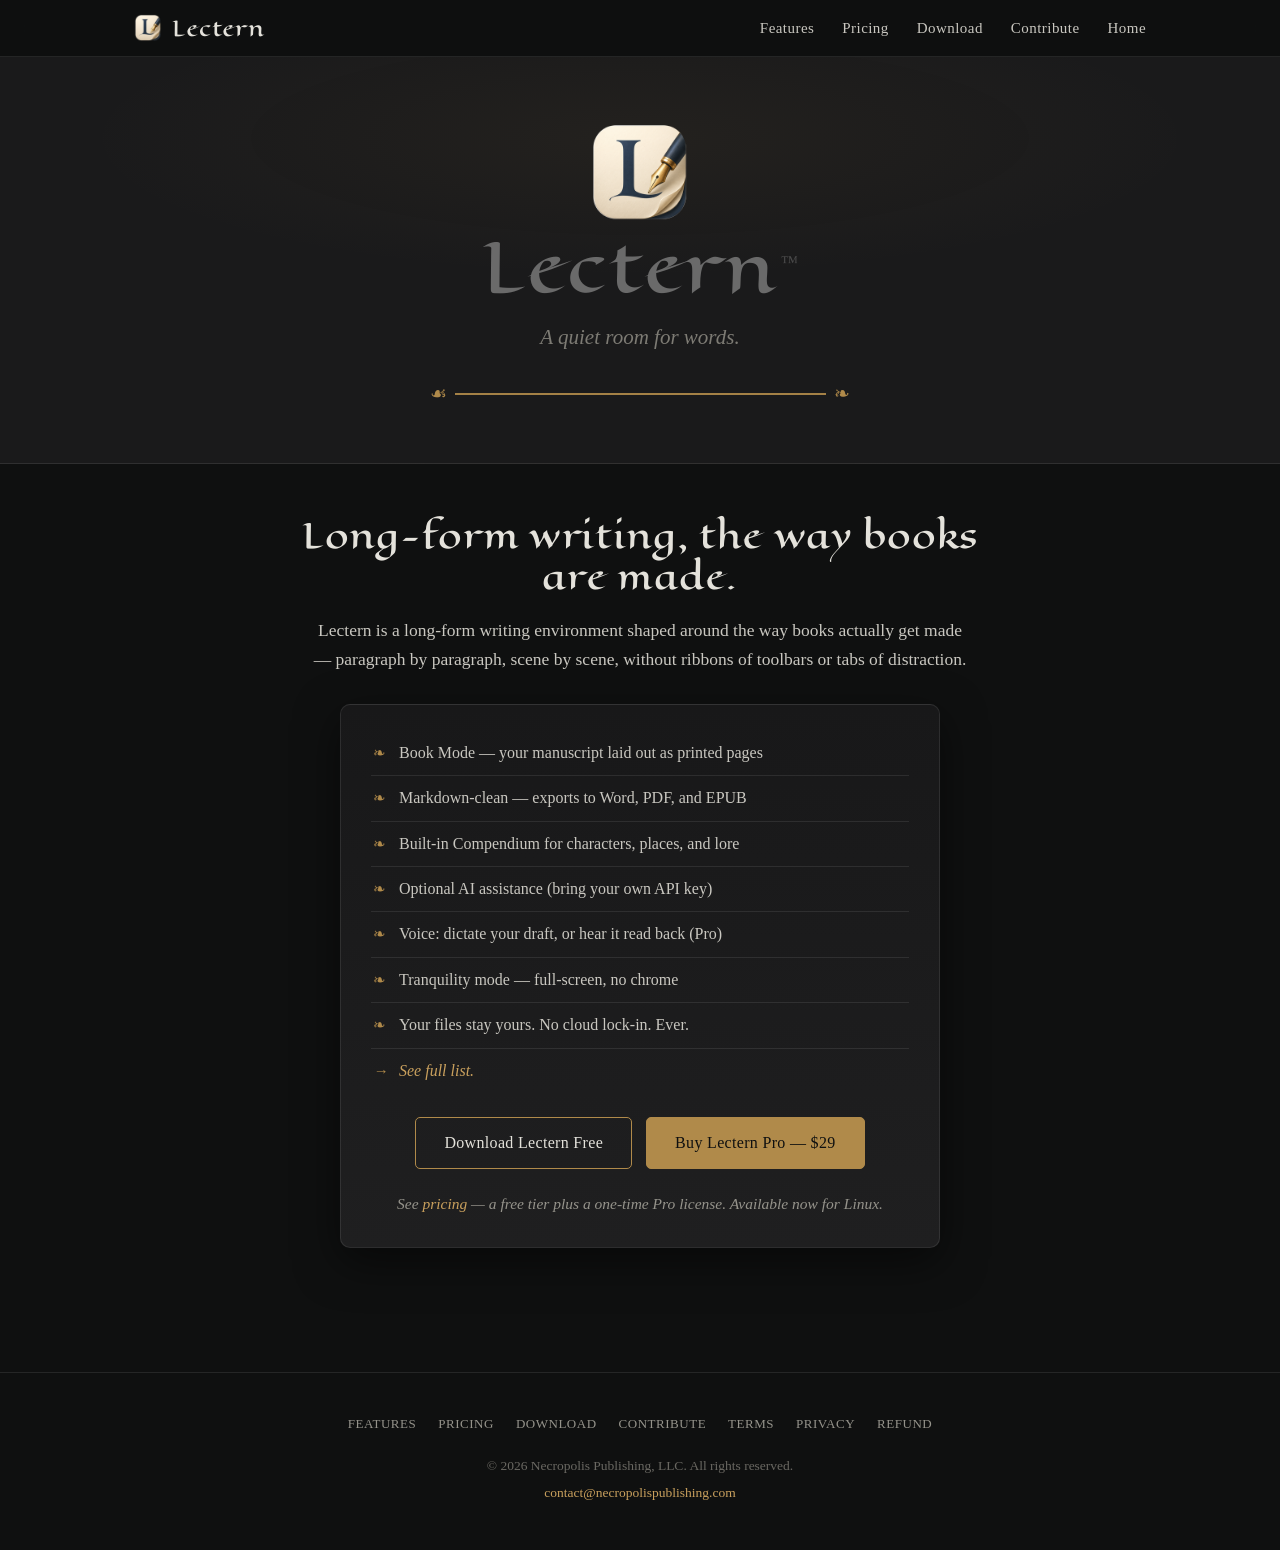
==== commit 3c544020: "Add files via upload" ====
--- a/index.html
+++ b/index.html
@@ -35,7 +35,7 @@
       <li><a href="download.html">Download</a></li>
       
       <li><a href="contribute.html">Contribute</a></li>
-    </ul>
+    <li><a href="https://necropolispublishing.com/">Home</a></li></ul>
   </nav>
 </header>
 
@@ -92,7 +92,7 @@
     <li><a href="contribute.html">Contribute</a></li><li><a href="terms.html">Terms</a></li>
     <li><a href="privacy.html">Privacy</a></li>
     <li><a href="refund.html">Refund</a></li>
-  <li><a href="https://necropolispublishing.com/">Necropolis Publishing</a></li></ul>
+  </ul>
   <p>&copy; 2026 Necropolis Publishing, LLC. All rights reserved.</p>
   <p><a href="mailto:contact@necropolispublishing.com">contact@necropolispublishing.com</a></p>
 </footer>
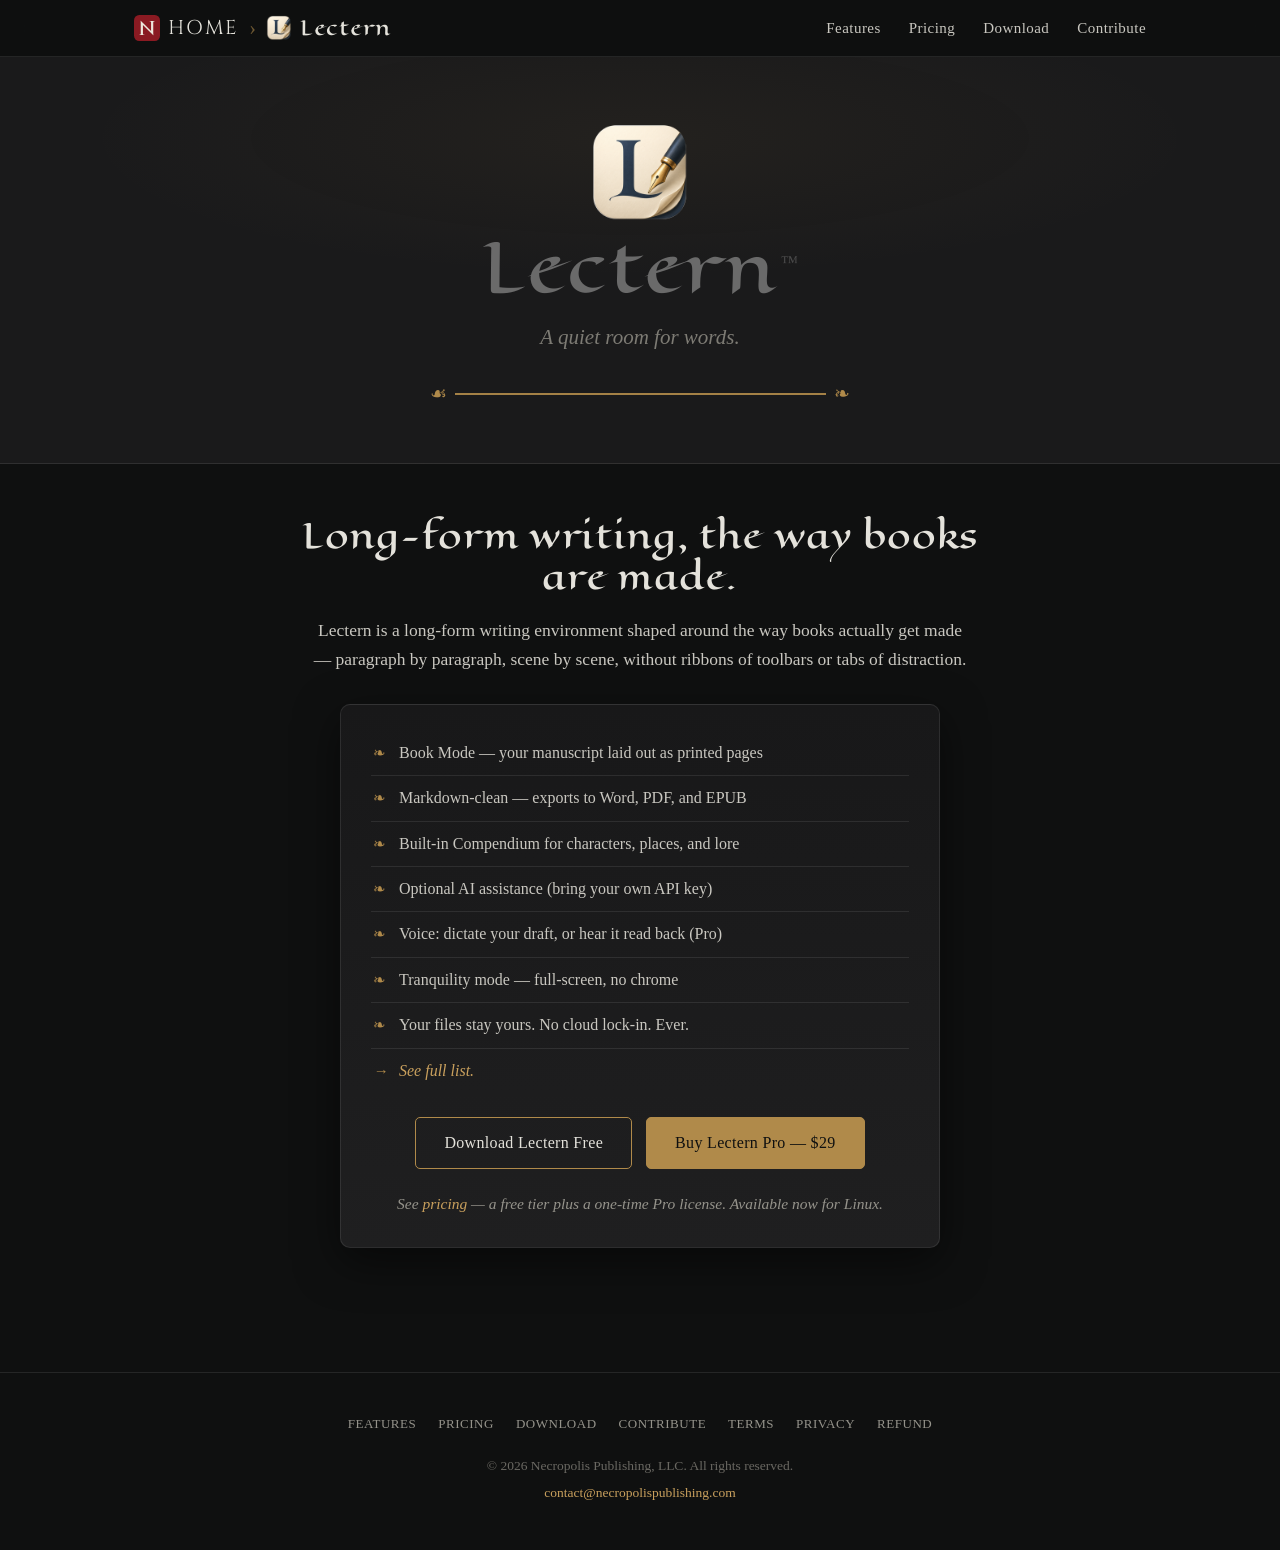
==== commit c75f8ce5: "Add files via upload" ====
--- a/index.html
+++ b/index.html
@@ -11,7 +11,7 @@
 <meta property="og:url" content="https://lectern.necropolispublishing.com">
 <link rel="preconnect" href="https://fonts.googleapis.com">
 <link rel="preconnect" href="https://fonts.gstatic.com" crossorigin>
-<link href="https://fonts.googleapis.com/css2?family=Eagle+Lake&display=swap" rel="stylesheet">
+<link href="https://fonts.googleapis.com/css2?family=Cinzel:wght@600&family=Eagle+Lake&display=swap" rel="stylesheet">
 <link rel="icon" href="favicon.ico" sizes="any">
 <link rel="icon" type="image/png" sizes="32x32" href="favicon-32.png">
 <link rel="icon" type="image/png" sizes="16x16" href="favicon-16.png">
@@ -25,17 +25,24 @@
 
 <header>
   <nav>
-    <a href="index.html" class="brand" aria-label="Lectern home">
-      <img class="brand-icon" src="lectern-mark.png" alt="">
-      <span class="brand-word">Lectern</span>
-    </a>
+    <div class="brand-trail">
+      <a href="https://necropolispublishing.com/" class="crumb crumb-np" aria-label="Necropolis Publishing home">
+        <img class="crumb-icon" src="necropolis-mark.svg" alt="">
+        <span class="crumb-word">Home</span>
+      </a>
+      <span class="crumb-sep" aria-hidden="true">&rsaquo;</span>
+      <a href="index.html" class="crumb crumb-lectern" aria-label="Lectern home">
+        <img class="crumb-icon" src="lectern-mark.png" alt="">
+        <span class="crumb-word">Lectern</span>
+      </a>
+    </div>
     <ul class="nav-links">
       <li><a href="features.html">Features</a></li>
       <li><a href="pricing.html">Pricing</a></li>
       <li><a href="download.html">Download</a></li>
       
       <li><a href="contribute.html">Contribute</a></li>
-    <li><a href="https://necropolispublishing.com/">Home</a></li></ul>
+    </ul>
   </nav>
 </header>
 
--- a/style.css
+++ b/style.css
@@ -53,11 +53,15 @@
   padding: 14px clamp(18px, 5vw, 34px);
   display: flex; justify-content: space-between; align-items: center; gap: 24px;
 }
-.brand { display: flex; align-items: center; gap: 10px; border: none; }
-.brand:hover { border: none; }
-.brand-icon { width: 28px; height: 28px; display: block; }
-.brand-word { font-family: var(--display); font-size: 21px; letter-spacing: .04em; color: var(--ink); line-height: 1; transition: color .2s; }
-.brand:hover .brand-word { color: var(--accent-bright); }
+.brand-trail { display: flex; align-items: center; gap: 10px; }
+.crumb { display: flex; align-items: center; gap: 8px; border: none; }
+.crumb:hover { border: none; }
+.crumb-icon { width: 26px; height: 26px; display: block; }
+.crumb-word { font-size: 20px; letter-spacing: .04em; color: var(--ink); line-height: 1; transition: color .2s; }
+.crumb-np .crumb-word { font-family: 'Cinzel', 'Palatino Linotype', Georgia, serif; text-transform: uppercase; letter-spacing: .09em; }
+.crumb-lectern .crumb-word { font-family: var(--display); }
+.crumb:hover .crumb-word { color: var(--accent-bright); }
+.crumb-sep { color: var(--accent); font-size: 20px; line-height: 1; opacity: .6; user-select: none; }
 .nav-links { display: flex; gap: 28px; align-items: center; list-style: none; margin: 0; padding: 0; }
 .nav-links a { color: var(--ink-soft); font-size: 15px; letter-spacing: .03em; border: none; }
 .nav-links a:hover { color: var(--accent-bright); border: none; }
@@ -65,7 +69,7 @@
 .nav-links a[aria-current="page"]:hover { color: var(--accent-bright); border-bottom: 2px solid var(--accent); }
 @media (max-width: 640px) {
   nav { flex-direction: column; justify-content: center; gap: 14px; }
-  .brand { justify-content: center; }
+  .brand-trail { justify-content: center; flex-wrap: wrap; }
   .nav-links { justify-content: center; flex-wrap: wrap; gap: 12px 22px; }
   .nav-links a { font-size: 15px; }
 }
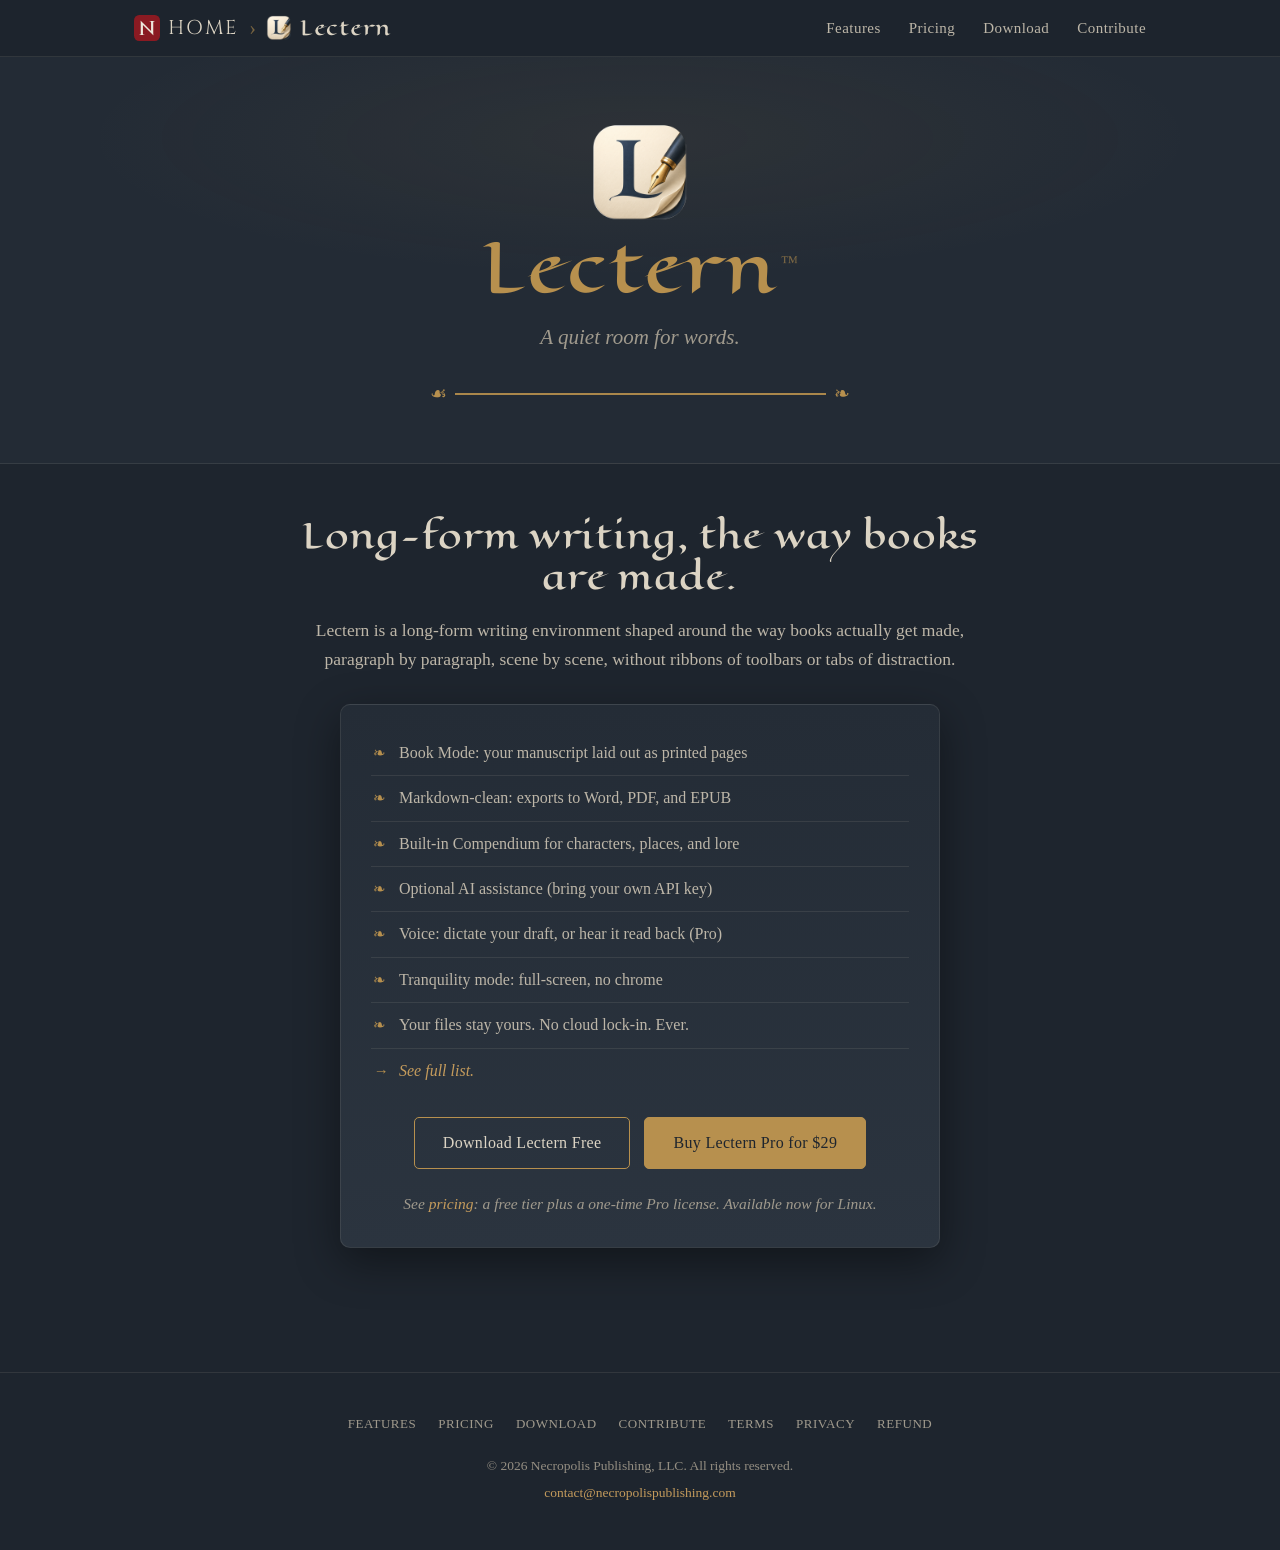
==== commit 202598a9: "Add files via upload" ====
--- a/index.html
+++ b/index.html
@@ -3,9 +3,9 @@
 <head>
 <meta charset="UTF-8">
 <meta name="viewport" content="width=device-width, initial-scale=1.0">
-<title>Lectern — A quiet room for words</title>
+<title>Lectern · A quiet room for words</title>
 <meta name="description" content="Lectern is a distraction-free, markdown-native desktop app for long-form writing. Book Mode, a built-in Compendium, optional AI assistance, Voice dictation and read-aloud, and your files stay yours. By Necropolis Publishing.">
-<meta property="og:title" content="Lectern — A quiet room for words">
+<meta property="og:title" content="Lectern · A quiet room for words">
 <meta property="og:description" content="Long-form writing, the way books are made.">
 <meta property="og:type" content="website">
 <meta property="og:url" content="https://lectern.necropolispublishing.com">
@@ -64,26 +64,26 @@
     <h2>Long-form writing, the way books are made.</h2>
     <p class="body">
       Lectern is a long-form writing environment shaped around the way books
-      actually get made — paragraph by paragraph, scene by scene, without ribbons
+      actually get made, paragraph by paragraph, scene by scene, without ribbons
       of toolbars or tabs of distraction.
     </p>
     <div class="intro-card">
     <ul class="bullets">
-      <li>Book Mode — your manuscript laid out as printed pages</li>
-      <li>Markdown-clean — exports to Word, PDF, and EPUB</li>
+      <li>Book Mode: your manuscript laid out as printed pages</li>
+      <li>Markdown-clean: exports to Word, PDF, and EPUB</li>
       <li>Built-in Compendium for characters, places, and lore</li>
       <li>Optional AI assistance (bring your own API key)</li>
       <li>Voice: dictate your draft, or hear it read back (Pro)</li>
-      <li>Tranquility mode — full-screen, no chrome</li>
+      <li>Tranquility mode: full-screen, no chrome</li>
       <li>Your files stay yours. No cloud lock-in. Ever.</li>
       <li class="more"><a href="features.html">See full list.</a></li>
     </ul>
     <div class="btn-row">
       <a class="btn" href="download.html">Download Lectern Free</a>
-      <a class="btn primary" href="https://buy.stripe.com/00waEZ5259uZavebgz1oI00">Buy Lectern Pro — $29</a>
+      <a class="btn primary" href="https://buy.stripe.com/00waEZ5259uZavebgz1oI00">Buy Lectern Pro for $29</a>
     </div>
     <p class="note">
-      See <a href="pricing.html">pricing</a> — a free tier plus a one-time Pro
+      See <a href="pricing.html">pricing</a>: a free tier plus a one-time Pro
       license. Available now for Linux.
     </p>
     </div>
--- a/style.css
+++ b/style.css
@@ -1,24 +1,35 @@
 /* ============================================================
-   Lectern — Necropolis Publishing
-   Shared stylesheet  ·  Gold Elegance
+   Lectern · Necropolis Publishing
+   Shared stylesheet  ·  Lectern Dusk
    Eagle Lake (display) + Palatino (body)
+
+   The palette sits between the two Lectern presets the app ships. Lectern
+   Dark grounds on cobalt #171f29 and Lectern Light on parchment #eadfc6;
+   neither is comfortable for a long read on a lit screen, one being too deep
+   and the other too bright. Dusk lifts the cobalt and mutes the parchment so
+   body text lands near 10:1 rather than the 14.7:1 the old near-black ground
+   produced. Gold is the midpoint of the two preset accents, #a97e3c and
+   #c9a05d.
    ============================================================ */
 
 :root {
-  --bg: #0f1010;
-  --bg-hero: #1a1a1b;
-  --bg-card: #181819;
-  --bg-elevated: #1f1f20;
-  --ink: #e4e2db;
-  --ink-soft: #c9c7c0;
-  --ink-dim: #95938b;
-  --ink-faint: #6a6862;
-  --hero-gray: #6a6a6a;
-  --accent: #b08a4a;
-  --accent-bright: #c9a05d;
-  --accent-soft: rgba(176, 138, 74, 0.14);
-  --border: rgba(255, 255, 255, 0.09);
-  --shadow: 0 14px 44px rgba(0, 0, 0, 0.5);
+  --bg: #1e252e;
+  --bg-hero: #232b35;
+  --bg-card: #242c36;
+  --bg-elevated: #2b343f;
+  --ink: #dcd4c4;
+  --ink-soft: #bdb6a8;
+  --ink-dim: #a09a8d;
+  --ink-faint: #948e82;
+  --hero-gray: #b7904e;
+  --accent: #b7904e;
+  --accent-bright: #c49b5c;
+  --accent-soft: rgba(183, 144, 78, 0.14);
+  /* Borders and shadow are parchment-tinted rather than pure white or pure
+     black, so edges sit on the ground instead of cutting across it. */
+  --border: rgba(220, 212, 196, 0.10);
+  --shadow: 0 14px 44px rgba(0, 0, 0, 0.42);
+  --selection: rgba(183, 144, 78, 0.28);
   --body: 'Palatino Linotype', Palatino, 'URW Palladio L', 'Noto Serif', Georgia, serif;
   --display: 'Eagle Lake', 'Palatino Linotype', Palatino, Georgia, serif;
   --maxw: 1080px;
@@ -38,6 +49,9 @@
 }
 body { min-height: 100vh; }
 
+::selection { background: var(--selection); color: var(--ink); }
+::-moz-selection { background: var(--selection); color: var(--ink); }
+
 a { color: var(--accent-bright); text-decoration: none; border-bottom: 1px solid transparent; transition: border-color .2s, color .2s; }
 a:hover { border-bottom-color: var(--accent); }
 
@@ -45,7 +59,7 @@
 header {
   position: sticky; top: 0; z-index: 100;
   backdrop-filter: blur(14px);
-  background: rgba(15, 16, 16, 0.82);
+  background: rgba(30, 37, 46, 0.82);
   border-bottom: 1px solid var(--border);
 }
 nav {
@@ -74,10 +88,10 @@
   .nav-links a { font-size: 15px; }
 }
 
-/* ============ Hero (home — matches app welcome screen) ============ */
+/* ============ Hero (home: matches app welcome screen) ============ */
 .hero {
   background:
-    radial-gradient(ellipse 70% 55% at 50% 20%, rgba(176, 138, 74, 0.06), transparent 62%),
+    radial-gradient(ellipse 70% 55% at 50% 20%, rgba(183, 144, 78, 0.07), transparent 62%),
     var(--bg-hero);
   border-bottom: 1px solid var(--border);
   padding: clamp(48px, 8vw, 64px) clamp(20px, 5vw, 32px) clamp(44px, 7vw, 60px);
@@ -92,7 +106,7 @@
   margin: 0; line-height: 1.1; opacity: 0; animation: rise .9s ease .18s forwards;
 }
 .hero-title .tm { font-family: var(--body); font-size: .26em; vertical-align: super; opacity: .6; margin-left: 4px; letter-spacing: 0; }
-.hero-tagline { font-style: italic; color: #7d7b74; font-size: clamp(17px, 2.2vw, 21px); margin: 14px 0 0; opacity: 0; animation: rise .9s ease .3s forwards; }
+.hero-tagline { font-style: italic; color: var(--ink-dim); font-size: clamp(17px, 2.2vw, 21px); margin: 14px 0 0; opacity: 0; animation: rise .9s ease .3s forwards; }
 .welcome-line {
   display: flex; align-items: center; justify-content: center; gap: 8px;
   width: min(420px, 80%); margin: 30px auto 0; color: var(--accent);
@@ -108,7 +122,7 @@
 .page-head h1 { font-family: var(--display); font-size: clamp(30px, 4.6vw, 46px); font-weight: 400; color: var(--ink); margin: 0; letter-spacing: .02em; line-height: 1.15; }
 .page-head .lede { color: var(--ink-dim); font-style: italic; font-size: clamp(17px, 2vw, 20px); max-width: 620px; margin: 18px auto 0; }
 
-/* ornamental section divider (leaf · line · leaf) — the brand mark */
+/* ornamental section divider (leaf · line · leaf), the brand mark */
 .ornament { display: flex; align-items: center; justify-content: center; gap: 16px; width: min(520px, 80%); margin: 48px auto; color: var(--accent); user-select: none; }
 .ornament .leaf { font-size: 18px; line-height: 1; opacity: .9; }
 .ornament .rule { flex: 1; height: 2px; background: var(--accent); opacity: .85; }
@@ -133,7 +147,7 @@
 .bullets li::before { content: '\2767'; position: absolute; left: 2px; top: 10px; color: var(--accent); font-size: 15px; }
 .bullets li.more { font-style: italic; }
 .bullets li.more::before { content: '\2192'; }
-.pill { display: inline-block; padding: 7px 18px; background: var(--accent-soft); color: var(--accent-bright); font-size: 13px; letter-spacing: .16em; text-transform: uppercase; border-radius: 4px; border: 1px solid rgba(176,138,74,.3); }
+.pill { display: inline-block; padding: 7px 18px; background: var(--accent-soft); color: var(--accent-bright); font-size: 13px; letter-spacing: .16em; text-transform: uppercase; border-radius: 4px; border: 1px solid rgba(183,144,78,.3); }
 .note { color: var(--ink-dim); font-style: italic; font-size: 15.5px; margin: 22px auto 0; max-width: 600px; }
 
 /* ============ Buttons ============ */
@@ -172,7 +186,7 @@
 .price-card.span-full .btn { align-self: center; padding-left: 48px; padding-right: 48px; }
 @media (max-width: 620px) { .price-card.span-full .price-features { columns: 1; } }
 .price-card { background: linear-gradient(180deg, var(--bg-card), var(--bg-elevated)); border: 1px solid var(--border); border-radius: 10px; padding: 36px 30px; box-shadow: var(--shadow); display: flex; flex-direction: column; }
-.price-card.featured { border-color: rgba(176, 138, 74, 0.5); }
+.price-card.featured { border-color: rgba(183, 144, 78, 0.5); }
 .price-tier { font-family: var(--display); font-size: 22px; color: var(--ink); margin: 0 0 4px; }
 .price-sub { color: var(--ink-dim); font-style: italic; font-size: 15.5px; margin: 0 0 22px; min-height: 22px; }
 .price-amount { font-family: var(--display); font-size: 40px; color: var(--accent-bright); line-height: 1; margin: 0 0 6px; }
